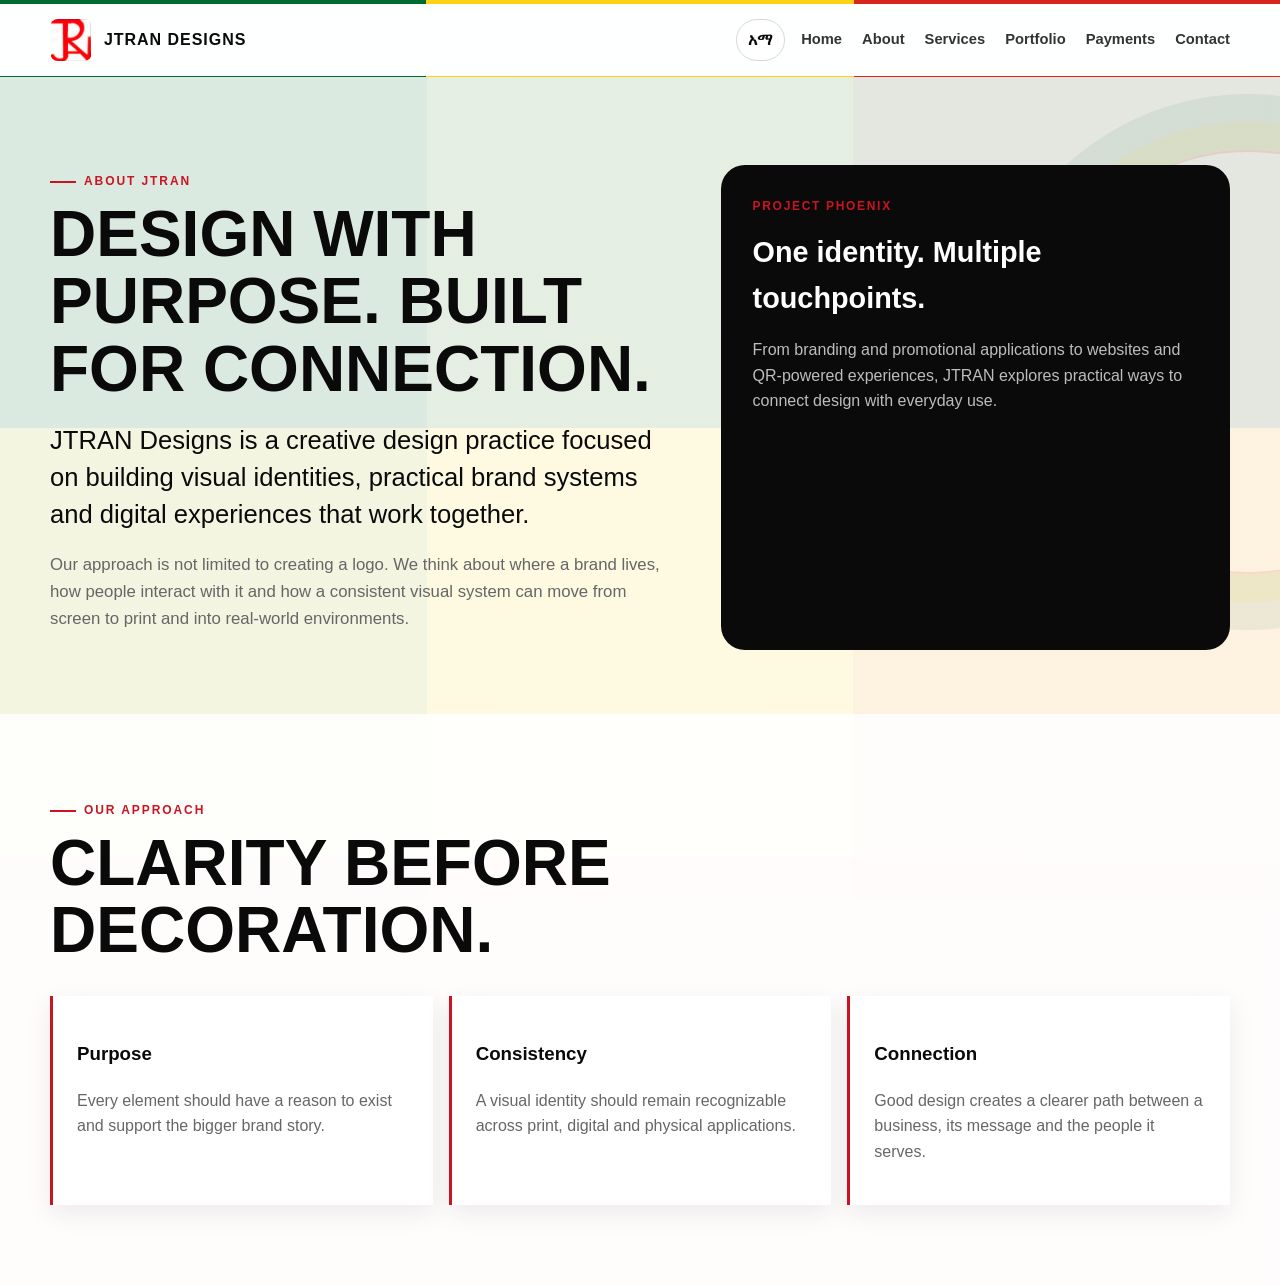
==== pages/about.html @ a80047a9 "Add files via upload" ====
<!doctype html>
<html lang="en">
<head>
  <meta charset="utf-8">
  <meta name="viewport" content="width=device-width, initial-scale=1">
  <meta name="description" content="JTRAN Designs — branding, digital design and connected creative systems.">
  <title>About | JTRAN Designs</title>
  <link rel="stylesheet" href="../css/style.css">
</head>
<body class="ethiopia-accent">
<header class="site-header">
  <div class="container nav">
    <a class="brand" href="../index.html" aria-label="JTRAN Designs home">
      <img src="../images/logo-3d.png" alt="JTRAN Designs logo" class="brand-logo">
      <span>JTRAN DESIGNS</span>
    </a>
    <div class="nav-right">
      <button class="lang-toggle" data-lang-toggle type="button" aria-label="Switch language">አማ</button>
      <button class="nav-toggle" data-nav-toggle aria-expanded="false" aria-label="Open navigation">MENU</button>
      <nav class="nav-links" data-nav-links>
        <a href="../index.html" data-i18n="nav.home">Home</a>
        <a href="../pages/about.html" data-i18n="nav.about">About</a>
        <a href="../pages/services.html" data-i18n="nav.services">Services</a>
        <a href="../pages/portfolio.html" data-i18n="nav.portfolio">Portfolio</a>
        <a href="../pages/payments.html" data-i18n="nav.payments">Payments</a>
        <a href="../pages/contact.html" data-i18n="nav.contact">Contact</a>
      </nav>
    </div>
  </div>
</header>

<main>
<section class="about-hero ethiopia-accent"><div class="container about-grid">
  <div><div class="eyebrow" data-i18n="about.eyebrow">About JTRAN</div>
  <h1 class="section-title" data-i18n="about.title">DESIGN WITH PURPOSE. BUILT FOR CONNECTION.</h1>
  <p class="about-lead" data-i18n="about.lead">JTRAN Designs is a creative design practice focused on building visual identities, practical brand systems and digital experiences that work together.</p>
  <p class="section-copy" data-i18n="about.copy">Our approach is not limited to creating a logo. We think about where a brand lives, how people interact with it and how a consistent visual system can move from screen to print and into real-world environments.</p></div>
  <aside class="about-panel"><div class="about-panel__tag">PROJECT PHOENIX</div><h3 data-i18n="about.panelTitle">One identity. Multiple touchpoints.</h3><p data-i18n="about.panelCopy">From branding and promotional applications to websites and QR-powered experiences, JTRAN explores practical ways to connect design with everyday use.</p></aside>
</div></section>
<section class="section"><div class="container"><div class="eyebrow" data-i18n="about.approach">Our approach</div><h2 class="section-title" data-i18n="about.clarity">CLARITY BEFORE DECORATION.</h2>
<div class="values-grid">
<article class="value"><h3 data-i18n="about.purpose">Purpose</h3><p data-i18n="about.purposeCopy">Every element should have a reason to exist and support the bigger brand story.</p></article>
<article class="value"><h3 data-i18n="about.consistency">Consistency</h3><p data-i18n="about.consistencyCopy">A visual identity should remain recognizable across print, digital and physical applications.</p></article>
<article class="value"><h3 data-i18n="about.connection">Connection</h3><p data-i18n="about.connectionCopy">Good design creates a clearer path between a business, its message and the people it serves.</p></article>
</div></div></section>
</main>

<script src="../js/main.js"></script>
</body>
</html>
---- css/style.css ----
@import url("./variables.css");
@import url("./base.css");
@import url("./components/navigation.css");
@import url("./components/cards.css");
@import url("./ethiopia-background.css");
@import url("./home.css");
@import url("./about.css");
@import url("./services.css");
@import url("./responsive.css");

/* Phoenix Build 4.1 repair layer */
body{overflow-x:hidden}
.nav-right{display:flex;align-items:center;gap:1rem}
.brand-logo{width:42px;height:42px;object-fit:contain;border-radius:8px}
.lang-toggle{border:1px solid var(--jtran-gray-300);background:#fff;color:var(--jtran-black);border-radius:999px;padding:.42rem .7rem;font-weight:800;cursor:pointer}
.nav-links{z-index:60}
.text-link{display:inline-flex;margin-top:1rem;color:var(--jtran-red);font-weight:900;letter-spacing:.04em}
.hero-panel__logo{width:86px;height:86px;margin-bottom:auto;display:grid;place-items:center}
.hero-panel__logo img{width:86px;height:86px;object-fit:contain}
.project-grid{display:grid;grid-template-columns:repeat(2,minmax(0,1fr));gap:1rem}
.project-card{padding:2rem;border:1px solid var(--jtran-gray-300);border-radius:var(--radius-md);background:#fff;box-shadow:var(--shadow-sm);min-height:250px;display:flex;flex-direction:column}
.project-card span{color:var(--jtran-red);font-weight:900;letter-spacing:.12em}
.project-card h2{margin:.6rem 0 .5rem}
.project-card p{color:var(--jtran-gray-600);max-width:52ch}
.project-card--feature{grid-column:1/-1;background:var(--jtran-black);color:#fff;border-color:#222}
.project-card--feature p{color:#c7c7c7}
.contact-grid{display:grid;grid-template-columns:.8fr 1.2fr;gap:3rem}
.contact-item{display:flex;gap:1rem;padding:1rem 0;border-bottom:1px solid var(--jtran-gray-300)}
.contact-item-icon{width:42px;height:42px;display:grid;place-items:center;background:var(--jtran-red);color:#fff;border-radius:10px;font-weight:900}
.contact-item h4{margin:.1rem 0}.contact-item p{margin:.1rem 0;color:var(--jtran-gray-600)}
.contact-form{padding:2rem;background:var(--jtran-gray-100);border-radius:var(--radius-md)}
.form-row{display:grid;grid-template-columns:1fr 1fr;gap:1rem}
.form-group{display:flex;flex-direction:column;gap:.4rem;margin-bottom:1rem}
.form-group input,.form-group textarea,.form-group select{width:100%;padding:.85rem 1rem;border:1px solid var(--jtran-gray-300);border-radius:var(--radius-sm);background:#fff;color:var(--jtran-black)}
@media(max-width:760px){
 .nav{min-height:68px}.brand-logo{width:38px;height:38px}
 .nav-right{gap:.5rem}.project-grid,.contact-grid,.form-row{grid-template-columns:1fr}
 .project-card--feature{grid-column:auto}.contact-form{padding:1.25rem}
 .hero-grid{gap:2rem}
}
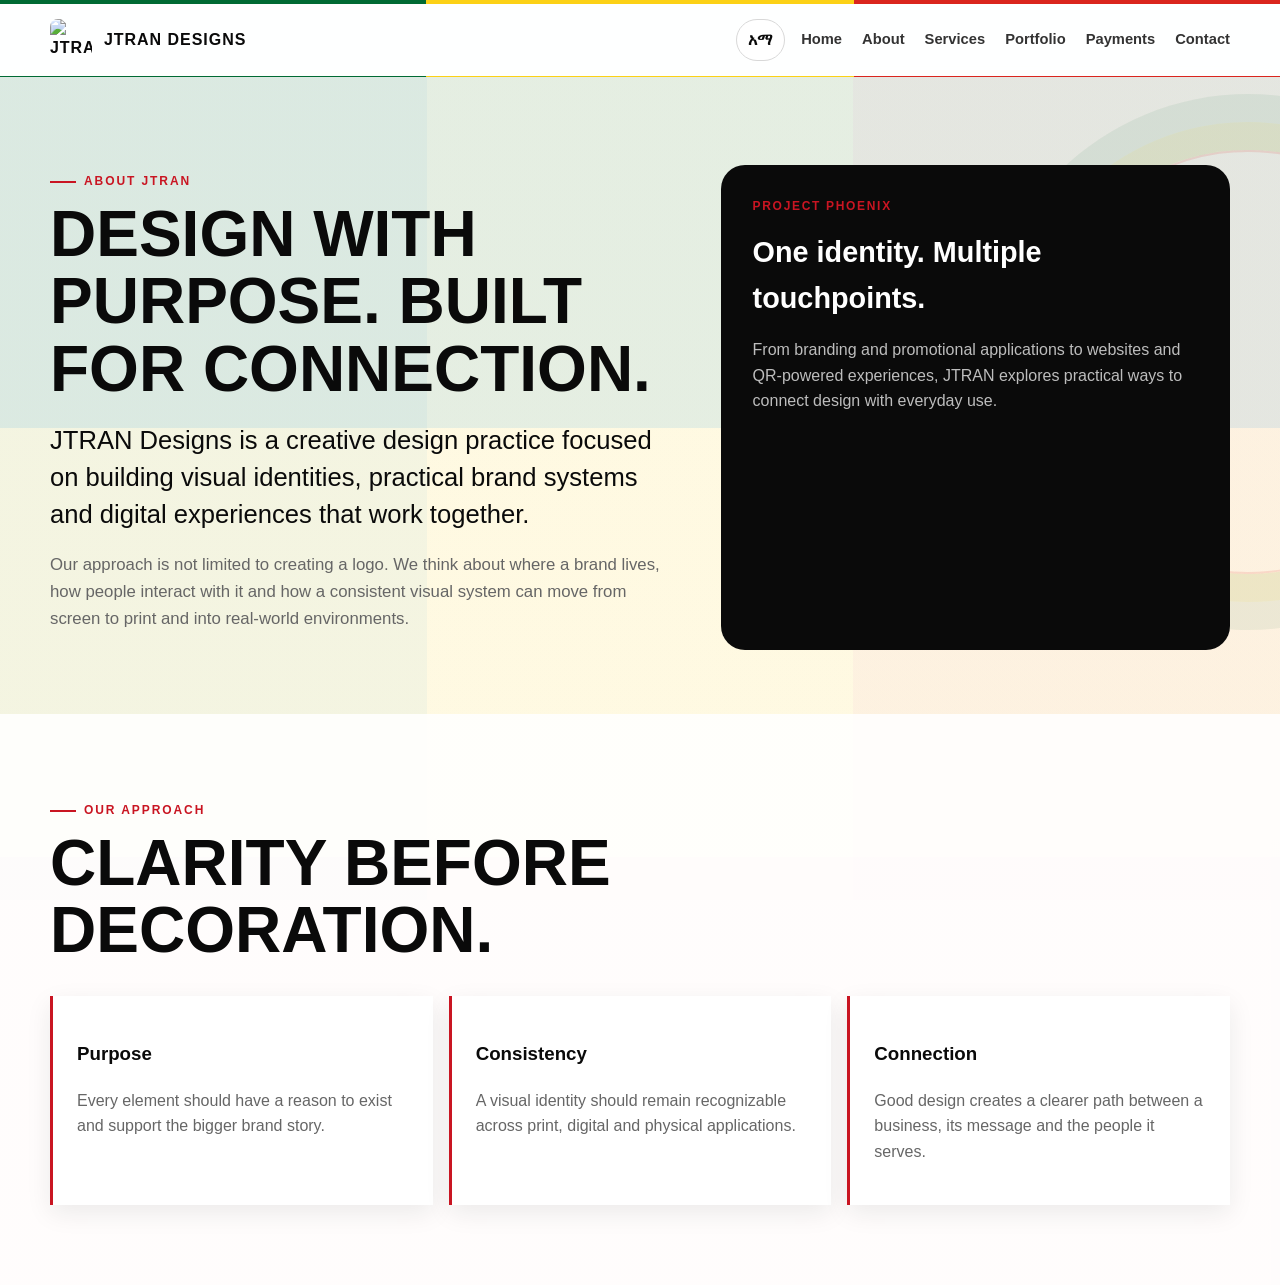
==== commit e98c779f: "Fix logo image path in about.html" ====
--- a/pages/about.html
+++ b/pages/about.html
@@ -11,7 +11,7 @@
 <header class="site-header">
   <div class="container nav">
     <a class="brand" href="../index.html" aria-label="JTRAN Designs home">
-      <img src="../images/logo-3d.png" alt="JTRAN Designs logo" class="brand-logo">
+      <img src="./images/logo-3d.png" alt="JTRAN Designs logo" class="brand-logo">
       <span>JTRAN DESIGNS</span>
     </a>
     <div class="nav-right">
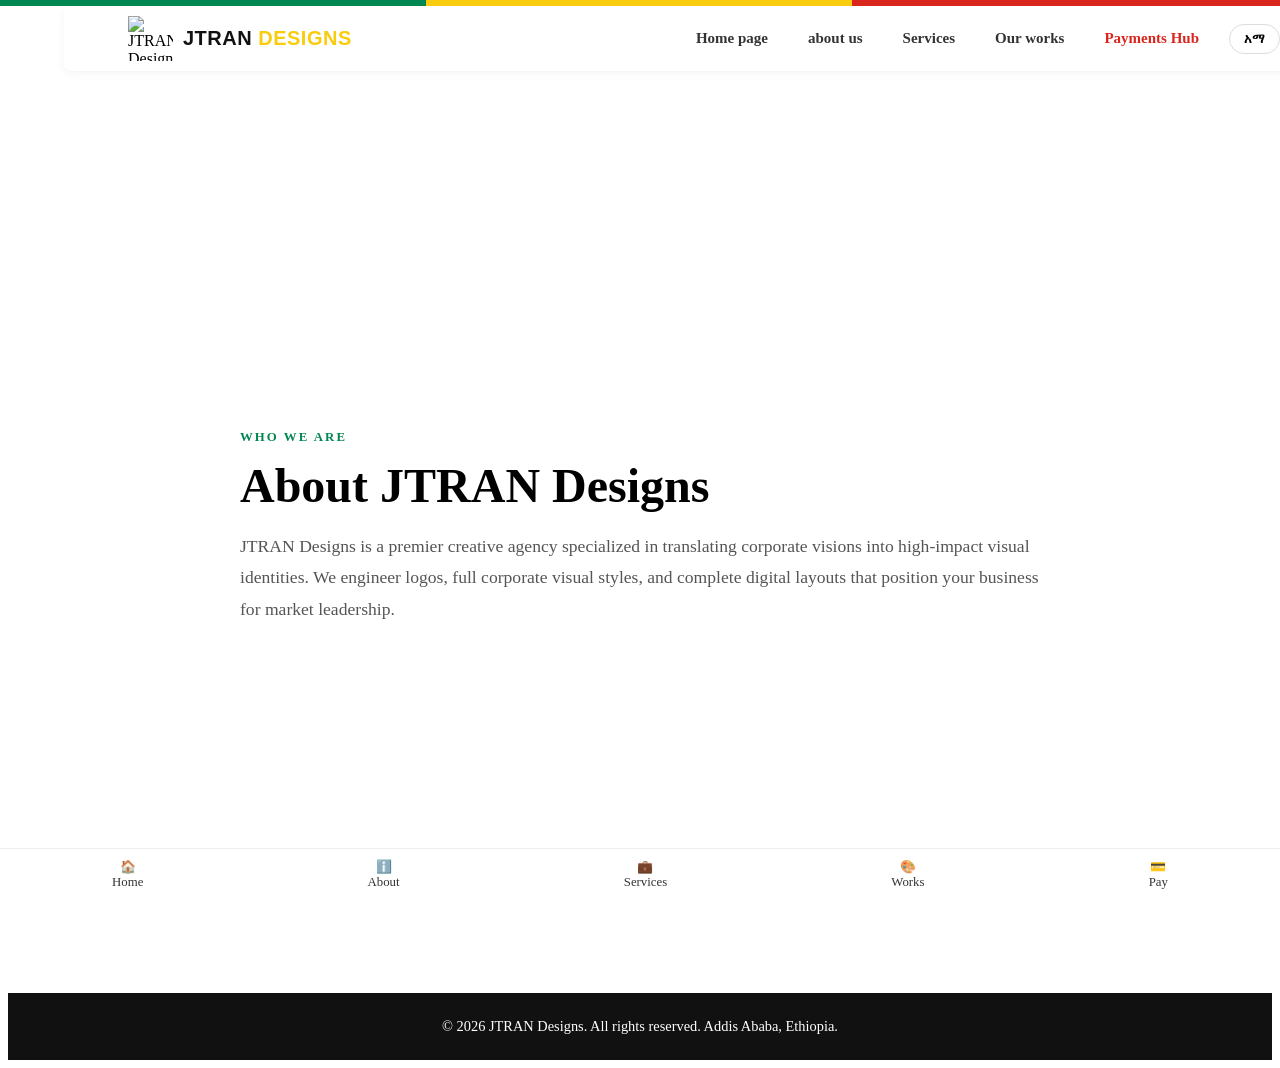
==== commit d8ceb335: "Revise about.html for improved layout and design Updated the about page to improve structure and sty" ====
--- a/pages/about.html
+++ b/pages/about.html
@@ -1,50 +1,122 @@
-<!doctype html>
-<html lang="en">
+<!DOCTYPE html>
+<html lang="am">
 <head>
-  <meta charset="utf-8">
-  <meta name="viewport" content="width=device-width, initial-scale=1">
-  <meta name="description" content="JTRAN Designs — branding, digital design and connected creative systems.">
-  <title>About | JTRAN Designs</title>
-  <link rel="stylesheet" href="../css/style.css">
+    <meta charset="UTF-8">
+    <meta name="viewport" content="width=device-width, initial-scale=1.0">
+    <title>About Us | JTRAN Designs</title>
+    <link rel="stylesheet" href="./css/style.css">
+    <style>
+        html { scroll-behavior: smooth; }
+        :root {
+            --jtran-gold: #f9cd0e;
+            --ethiopia-green: #008751;
+            --ethiopia-red: #da251d;
+            --dark-bg: #111111;
+            --cream-bg: #fdfcf7;
+        }
+        .cultural-banner {
+            width: 100%;
+            height: 6px;
+            background: linear-gradient(to right, var(--ethiopia-green) 33.3%, var(--jtran-gold) 33.3%, var(--jtran-gold) 66.6%, var(--ethiopia-red) 66.6%);
+            position: fixed;
+            top: 0;
+            left: 0;
+            z-index: 1000;
+        }
+        header {
+            background: #ffffff;
+            padding: 10px 5%;
+            display: flex;
+            justify-content: space-between;
+            align-items: center;
+            box-shadow: 0 2px 10px rgba(0,0,0,0.05);
+            position: fixed;
+            top: 6px;
+            width: 90%;
+            left: 5%;
+            border-radius: 8px;
+            z-index: 999;
+        }
+        .logo-container { display: flex; align-items: center; }
+        .jtran-logo-svg { width: 45px; height: 45px; }
+        .nav-links a {
+            color: #333;
+            text-decoration: none;
+            margin-left: 20px;
+            font-weight: 600;
+            font-size: 15px;
+            transition: color 0.3s;
+        }
+        .nav-links a:hover { color: var(--ethiopia-green); }
+        
+        section {
+            padding: 140px 10% 80px 10%;
+            min-height: 85vh;
+            display: flex;
+            flex-direction: column;
+            justify-content: center;
+            background-color: #ffffff;
+        }
+        .content-box {
+            max-width: 800px;
+            margin: 0 auto;
+        }
+        .muted {
+            color: #555;
+            line-height: 1.8;
+            font-size: 1.1rem;
+        }
+        footer {
+            background: var(--dark-bg);
+            padding: 25px;
+            text-align: center;
+        }
+    </style>
+    <link rel="manifest" href="./manifest.json">
+    <meta name="theme-color" content="#0d2c1d">
+    <script src="./app.js" defer></script>
+    <link rel="icon" type="image/png" sizes="192x192" href="./images/logo-3d.png">
+    <link rel="apple-touch-icon" href="./images/logo-3d.png">
+    <link rel="shortcut icon" type="image/png" href="./images/logo-3d.png">
 </head>
-<body class="ethiopia-accent">
-<header class="site-header">
-  <div class="container nav">
-    <a class="brand" href="../index.html" aria-label="JTRAN Designs home">
-      <img src="./images/logo-3d.png" alt="JTRAN Designs logo" class="brand-logo">
-      <span>JTRAN DESIGNS</span>
-    </a>
-    <div class="nav-right">
-      <button class="lang-toggle" data-lang-toggle type="button" aria-label="Switch language">አማ</button>
-      <button class="nav-toggle" data-nav-toggle aria-expanded="false" aria-label="Open navigation">MENU</button>
-      <nav class="nav-links" data-nav-links>
-        <a href="../index.html" data-i18n="nav.home">Home</a>
-        <a href="../pages/about.html" data-i18n="nav.about">About</a>
-        <a href="../pages/services.html" data-i18n="nav.services">Services</a>
-        <a href="../pages/portfolio.html" data-i18n="nav.portfolio">Portfolio</a>
-        <a href="../pages/payments.html" data-i18n="nav.payments">Payments</a>
-        <a href="../pages/contact.html" data-i18n="nav.contact">Contact</a>
-      </nav>
-    </div>
-  </div>
-</header>
+<body>
 
-<main>
-<section class="about-hero ethiopia-accent"><div class="container about-grid">
-  <div><div class="eyebrow" data-i18n="about.eyebrow">About JTRAN</div>
-  <h1 class="section-title" data-i18n="about.title">DESIGN WITH PURPOSE. BUILT FOR CONNECTION.</h1>
-  <p class="about-lead" data-i18n="about.lead">JTRAN Designs is a creative design practice focused on building visual identities, practical brand systems and digital experiences that work together.</p>
-  <p class="section-copy" data-i18n="about.copy">Our approach is not limited to creating a logo. We think about where a brand lives, how people interact with it and how a consistent visual system can move from screen to print and into real-world environments.</p></div>
-  <aside class="about-panel"><div class="about-panel__tag">PROJECT PHOENIX</div><h3 data-i18n="about.panelTitle">One identity. Multiple touchpoints.</h3><p data-i18n="about.panelCopy">From branding and promotional applications to websites and QR-powered experiences, JTRAN explores practical ways to connect design with everyday use.</p></aside>
-</div></section>
-<section class="section"><div class="container"><div class="eyebrow" data-i18n="about.approach">Our approach</div><h2 class="section-title" data-i18n="about.clarity">CLARITY BEFORE DECORATION.</h2>
-<div class="values-grid">
-<article class="value"><h3 data-i18n="about.purpose">Purpose</h3><p data-i18n="about.purposeCopy">Every element should have a reason to exist and support the bigger brand story.</p></article>
-<article class="value"><h3 data-i18n="about.consistency">Consistency</h3><p data-i18n="about.consistencyCopy">A visual identity should remain recognizable across print, digital and physical applications.</p></article>
-<article class="value"><h3 data-i18n="about.connection">Connection</h3><p data-i18n="about.connectionCopy">Good design creates a clearer path between a business, its message and the people it serves.</p></article>
-</div></div></section>
-</main>
+    <div class="cultural-banner"></div>
 
-<script src="../js/main.js"></script>
+    <header>
+        <div class="logo-container">
+            <img src="./images/logo-3d.png" alt="JTRAN Designs Logo" class="jtran-logo-svg" style="width: 45px; height: 45px; object-fit: contain;">
+            <strong style="font-size: 20px; color: #111; font-family: sans-serif; letter-spacing: 0.5px; margin-left: 10px;">JTRAN <span style="color:var(--jtran-gold)">DESIGNS</span></strong>
+        </div>
+        <nav class="nav-links" style="display: flex; align-items: center; gap: 20px;">
+            <a href="./index.html" data-en="Home page" data-am="ዋና ገጽ">Home page</a>
+            <a href="./about.html" data-en="about us" data-am="ስለ እኛ">about us</a>
+            <a href="./services.html" data-en="Services" data-am="አገልግሎቶች">Services</a>
+            <a href="./portfolio.html" data-en="Our works" data-am="ስራዎቻችን">Our works</a>
+            <a href="./index.html#payment-section" style="color: var(--ethiopia-red); margin-right: 10px;" data-en="Payments Hub" data-am="ክፍያ (Payments)">Payments Hub</a>
+            <button id="langBtn" class="lang" style="cursor: pointer; border: 1px solid #ddd; background: #fff; border-radius: 999px; padding: 6px 14px; font-weight: 800;">አማ</button>
+        </nav>
+    </header>
+
+    <section>
+        <div class="content-box">
+            <p style="font-size: 0.8rem; font-weight: 900; letter-spacing: 0.16em; color: var(--ethiopia-green);" data-en="WHO WE ARE" data-am="እኛ ማን ነን">WHO WE ARE</p>
+            <h2 style="font-size: clamp(2rem, 6vw, 3rem); margin: 10px 0;" data-en="About JTRAN Designs" data-am="ስለ JTRAN ዲዛይን">About JTRAN Designs</h2>
+            <p class="muted" data-en="JTRAN Designs is a premier creative agency specialized in translating corporate visions into high-impact visual identities. We engineer logos, full corporate visual styles, and complete digital layouts that position your business for market leadership." data-am="JTRAN ዲዛይን የድርጅት ራዕዮችን ወደ ከፍተኛ ተፅእኖ የእይታ መገለጫዎች በመተርጎም ረገድ የተካነ ቀዳሚ የፈጠራ ኤጀንሲ ነው። ንግድዎን ለገበያ መሪነት የሚያዘጋጁ አርማዎችን፣ ሙሉ የድርጅት የእይታ ዘይቤዎችን እና የተሟሉ የዲጂታል አቀማመጦችን እንቀርጻለን።">JTRAN Designs is a premier creative agency specialized in translating corporate visions into high-impact visual identities. We engineer logos, full corporate visual styles, and complete digital layouts that position your business for market leadership.</p>
+        </div>
+    </section>
+
+    <footer>
+        <p style="color:#fff; margin:0; font-size:0.9rem;">&copy; 2026 JTRAN Designs. All rights reserved. Addis Ababa, Ethiopia.</p>
+    </footer>
+
+    <nav class="bottom-nav" style="position: fixed; bottom: 0; left: 0; right: 0; background: #fff; display: flex; justify-content: space-around; padding: 10px 0; border-top: 1px solid #eee; z-index: 1000;">
+        <a href="./index.html" style="text-decoration:none; color:#333; text-align:center; font-size:0.8rem;">🏠<div>Home</div></a>
+        <a href="./about.html" style="text-decoration:none; color:#333; text-align:center; font-size:0.8rem;">ℹ️<div>About</div></a>
+        <a href="./services.html" style="text-decoration:none; color:#333; text-align:center; font-size:0.8rem;">💼<div>Services</div></a>
+        <a href="./portfolio.html" style="text-decoration:none; color:#333; text-align:center; font-size:0.8rem;">🎨<div>Works</div></a>
+        <a href="./index.html#payment-section" style="text-decoration:none; color:#333; text-align:center; font-size:0.8rem;">💳<div>Pay</div></a>
+    </nav>
+
 </body>
 </html>
